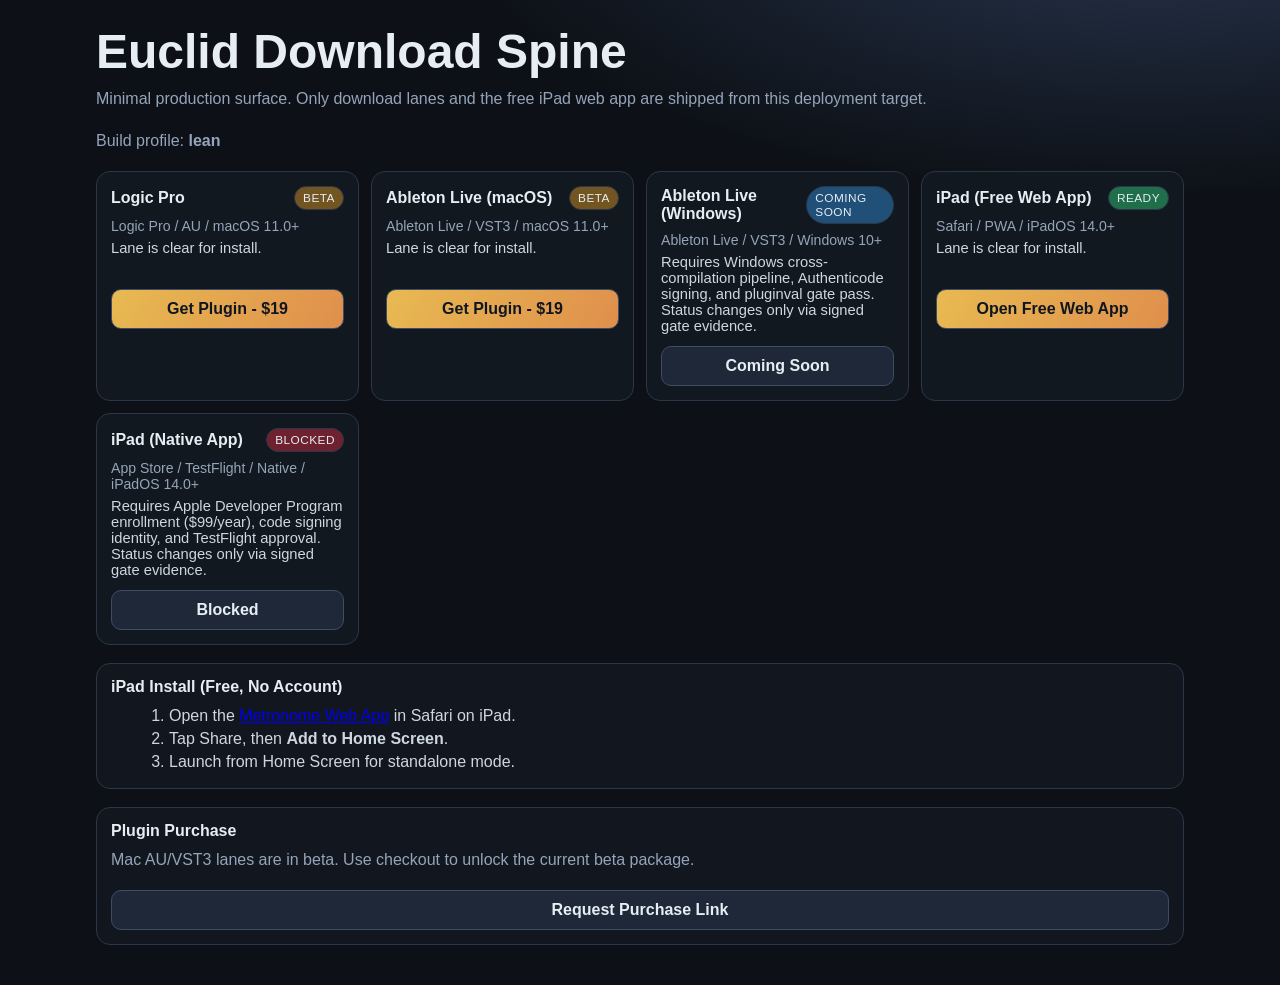
==== euclid/index.html @ 69bceeb4 "fix: relative paths for GitHub Pages subpath deploy" ====
<!doctype html>
<html lang="en">
  <head>
    <meta charset="UTF-8" />
    <meta name="viewport" content="width=device-width,initial-scale=1,viewport-fit=cover" />
    <meta name="theme-color" content="#0d1117" />
    <title>Euclid Downloads</title>
    <style>
      :root {
        --bg: #0d1117;
        --panel: #151b24;
        --line: #2b3647;
        --text: #e6edf3;
        --muted: #95a4ba;
        --ready: #1f6f4a;
        --beta: #725520;
        --blocked: #6e2230;
        --soon: #204f77;
      }
      * { box-sizing: border-box; }
      body {
        margin: 0;
        font-family: -apple-system, BlinkMacSystemFont, "Segoe UI", sans-serif;
        background: radial-gradient(1000px 420px at 90% -10%, #28364f 0%, transparent 70%), var(--bg);
        color: var(--text);
      }
      main {
        width: min(1120px, 100%);
        margin: 0 auto;
        padding: 24px 16px 40px;
      }
      h1 {
        margin: 0;
        font-size: clamp(1.8rem, 5vw, 3rem);
      }
      .lead {
        margin: 8px 0 18px;
        color: var(--muted);
        line-height: 1.5;
      }
      .grid {
        display: grid;
        grid-template-columns: repeat(auto-fit, minmax(240px, 1fr));
        gap: 12px;
      }
      .card {
        background: color-mix(in oklab, var(--panel), black 6%);
        border: 1px solid var(--line);
        border-radius: 14px;
        padding: 14px;
      }
      .card header {
        display: flex;
        align-items: center;
        justify-content: space-between;
        gap: 8px;
      }
      h2 {
        margin: 0;
        font-size: 1rem;
      }
      .pill {
        font-size: 0.74rem;
        text-transform: uppercase;
        letter-spacing: 0.04em;
        padding: 4px 8px;
        border-radius: 999px;
        border: 1px solid var(--line);
      }
      .card.ready .pill { background: var(--ready); }
      .card.beta .pill { background: var(--beta); }
      .card.blocked .pill { background: var(--blocked); }
      .card.soon .pill { background: var(--soon); }
      .meta {
        margin: 8px 0 6px;
        color: var(--muted);
        font-size: 0.88rem;
      }
      .reason {
        margin: 0;
        color: #ced6e1;
        font-size: 0.92rem;
        min-height: 2.5em;
      }
      .cta {
        margin-top: 12px;
      }
      .btn {
        display: inline-flex;
        align-items: center;
        justify-content: center;
        width: 100%;
        border-radius: 10px;
        border: 1px solid #3f4c65;
        background: linear-gradient(120deg, #e8ba52, #df8f4c);
        color: #101620;
        font-weight: 700;
        text-decoration: none;
        padding: 10px 12px;
      }
      .btn.ghost {
        background: #1e2838;
        color: var(--text);
      }
      .install {
        margin-top: 18px;
        background: color-mix(in oklab, var(--panel), black 8%);
        border: 1px solid var(--line);
        border-radius: 14px;
        padding: 14px;
      }
      ol {
        margin: 8px 0 0 18px;
        color: #ced6e1;
        line-height: 1.45;
      }
      code {
        background: #101722;
        border: 1px solid #2a3344;
        border-radius: 6px;
        padding: 2px 5px;
      }
    </style>
  </head>
  <body>
    <main>
      <h1>Euclid Download Spine</h1>
      <p class="lead">Minimal production surface. Only download lanes and the free iPad web app are shipped from this deployment target.</p>
      <p class="lead">Build profile: <strong>lean</strong></p>
      <section class="grid">
        <article class="card beta">
  <header>
    <h2>Logic Pro</h2>
    <span class="pill">Beta</span>
  </header>
  <p class="meta">Logic Pro / AU / macOS 11.0+</p>
  <p class="reason">Lane is clear for install.</p>
  <div class="cta"><a class="btn" href="#euclid-purchase">Get Plugin - $19</a></div>
</article>
<article class="card beta">
  <header>
    <h2>Ableton Live (macOS)</h2>
    <span class="pill">Beta</span>
  </header>
  <p class="meta">Ableton Live / VST3 / macOS 11.0+</p>
  <p class="reason">Lane is clear for install.</p>
  <div class="cta"><a class="btn" href="#euclid-purchase">Get Plugin - $19</a></div>
</article>
<article class="card soon">
  <header>
    <h2>Ableton Live (Windows)</h2>
    <span class="pill">Coming Soon</span>
  </header>
  <p class="meta">Ableton Live / VST3 / Windows 10+</p>
  <p class="reason">Requires Windows cross-compilation pipeline, Authenticode signing, and pluginval gate pass. Status changes only via signed gate evidence.</p>
  <div class="cta"><a class="btn ghost" href="mailto:support@millionsongmind.com?subject=Euclid%20Ableton%20Live%20(Windows)">Coming Soon</a></div>
</article>
<article class="card ready">
  <header>
    <h2>iPad (Free Web App)</h2>
    <span class="pill">Ready</span>
  </header>
  <p class="meta">Safari / PWA / iPadOS 14.0+</p>
  <p class="reason">Lane is clear for install.</p>
  <div class="cta"><a class="btn" href="../metronome/">Open Free Web App</a></div>
</article>
<article class="card blocked">
  <header>
    <h2>iPad (Native App)</h2>
    <span class="pill">Blocked</span>
  </header>
  <p class="meta">App Store / TestFlight / Native / iPadOS 14.0+</p>
  <p class="reason">Requires Apple Developer Program enrollment ($99/year), code signing identity, and TestFlight approval. Status changes only via signed gate evidence.</p>
  <div class="cta"><a class="btn ghost" href="mailto:support@millionsongmind.com?subject=Euclid%20iPad%20(Native%20App)">Blocked</a></div>
</article>
      </section>
      <section class="install">
        <h2>iPad Install (Free, No Account)</h2>
        <ol>
          <li>Open the <a href="../metronome/">Metronome Web App</a> in Safari on iPad.</li>
          <li>Tap Share, then <strong>Add to Home Screen</strong>.</li>
          <li>Launch from Home Screen for standalone mode.</li>
        </ol>
      </section>
      <section id="euclid-purchase" class="install">
        <h2>Plugin Purchase</h2>
        <p class="lead">Mac AU/VST3 lanes are in beta. Use checkout to unlock the current beta package.</p>
        <div class="cta"><a class="btn ghost" href="mailto:support@millionsongmind.com?subject=Euclid%20Plugin%20Purchase">Request Purchase Link</a></div>
      </section>
    </main>
  </body>
</html>
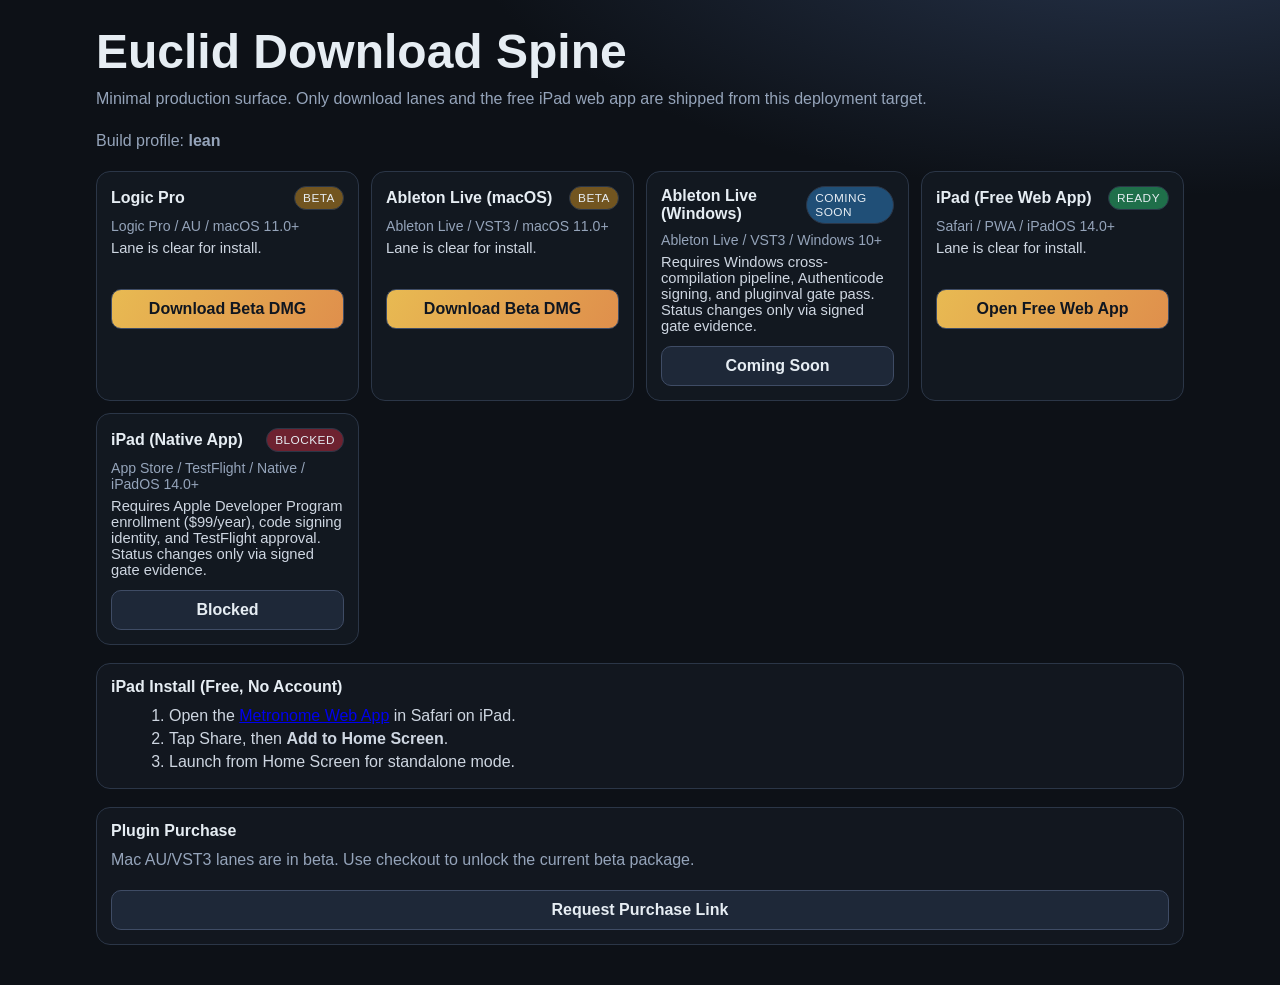
==== commit 7a58ad6c: "fix: keep notagen-patterns.json in lean profile for subpath deploy" ====
--- a/euclid/index.html
+++ b/euclid/index.html
@@ -135,7 +135,7 @@
   </header>
   <p class="meta">Logic Pro / AU / macOS 11.0+</p>
   <p class="reason">Lane is clear for install.</p>
-  <div class="cta"><a class="btn" href="#euclid-purchase">Get Plugin - $19</a></div>
+  <div class="cta"><a class="btn" href="https://github.com/markvandendool/euclid-spine/releases/download/v1.0.0-beta/MindSong-Suite-v1.0.0-macOS.dmg">Download Beta DMG</a></div>
 </article>
 <article class="card beta">
   <header>
@@ -144,7 +144,7 @@
   </header>
   <p class="meta">Ableton Live / VST3 / macOS 11.0+</p>
   <p class="reason">Lane is clear for install.</p>
-  <div class="cta"><a class="btn" href="#euclid-purchase">Get Plugin - $19</a></div>
+  <div class="cta"><a class="btn" href="https://github.com/markvandendool/euclid-spine/releases/download/v1.0.0-beta/MindSong-Suite-v1.0.0-macOS.dmg">Download Beta DMG</a></div>
 </article>
 <article class="card soon">
   <header>
